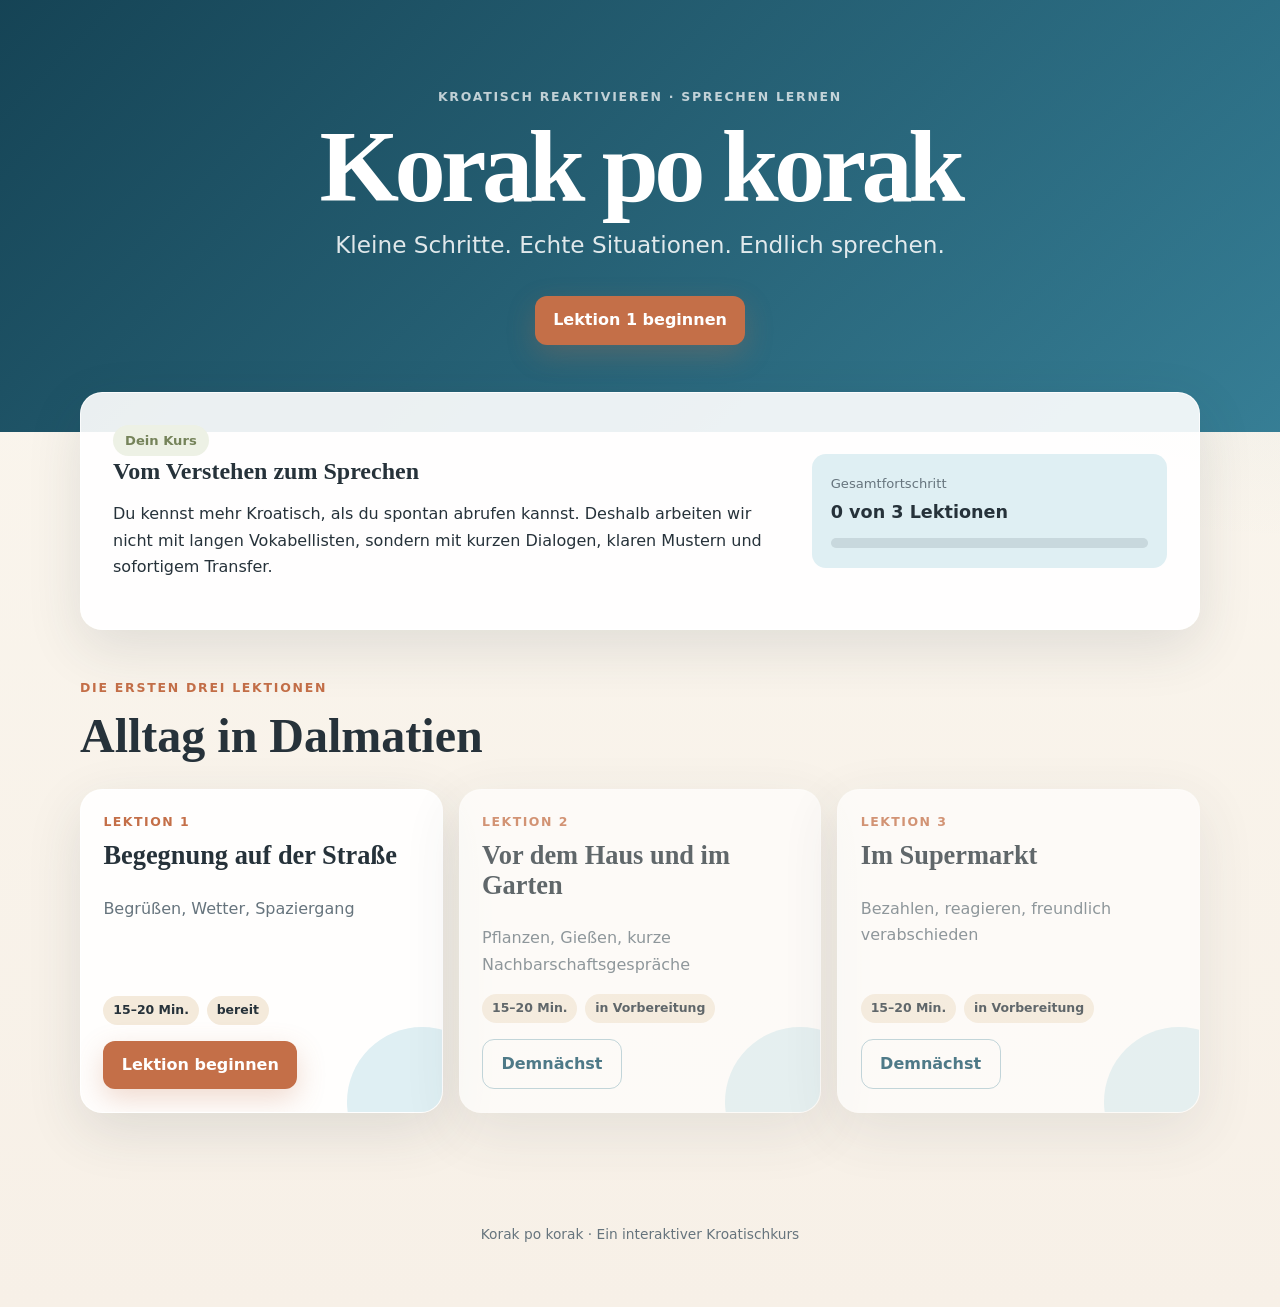
==== index.html @ fc1d5ef5 "Add files via upload" ====
<!DOCTYPE html>
<html lang="de">
<head>
  <meta charset="UTF-8">
  <meta name="viewport" content="width=device-width, initial-scale=1.0">
  <title>Korak po korak – Kroatisch sprechen</title>
  <meta name="description" content="Interaktiver Kroatischkurs für Erwachsene mit passivem Vorwissen.">
  <link rel="stylesheet" href="css/style.css">
</head>
<body>
  <header class="hero">
    <div class="hero__inner">
      <p class="eyebrow">Kroatisch reaktivieren · Sprechen lernen</p>
      <h1>Korak po korak</h1>
      <p class="hero__lead">Kleine Schritte. Echte Situationen. Endlich sprechen.</p>
      <a class="button button--primary" href="lesson.html?id=1">Lektion 1 beginnen</a>
    </div>
  </header>

  <main class="shell">
    <section class="intro card">
      <div>
        <span class="badge">Dein Kurs</span>
        <h2>Vom Verstehen zum Sprechen</h2>
        <p>Du kennst mehr Kroatisch, als du spontan abrufen kannst. Deshalb arbeiten wir nicht mit langen Vokabellisten, sondern mit kurzen Dialogen, klaren Mustern und sofortigem Transfer.</p>
      </div>
      <div class="progress-card">
        <span>Gesamtfortschritt</span>
        <strong id="courseProgressText">0 von 3 Lektionen</strong>
        <div class="progress"><div id="courseProgressBar" class="progress__fill"></div></div>
      </div>
    </section>

    <section>
      <div class="section-heading">
        <div>
          <p class="eyebrow eyebrow--dark">Die ersten drei Lektionen</p>
          <h2>Alltag in Dalmatien</h2>
        </div>
      </div>
      <div id="lessonGrid" class="lesson-grid" aria-live="polite"></div>
    </section>
  </main>

  <footer class="footer">
    <p>Korak po korak · Ein interaktiver Kroatischkurs</p>
  </footer>

  <script src="js/app.js"></script>
</body>
</html>
---- css/style.css ----
:root {
  --ink: #26323a;
  --muted: #66747d;
  --paper: #fffdf8;
  --sand: #f4eadb;
  --sand-dark: #e7d5bc;
  --adriatic: #176b87;
  --adriatic-dark: #0e4c63;
  --adriatic-soft: #dfeff3;
  --olive: #75835a;
  --olive-soft: #edf1e5;
  --terracotta: #c46f48;
  --terracotta-soft: #f7e7df;
  --success: #2d7b57;
  --danger: #a94438;
  --white: #ffffff;
  --shadow: 0 18px 55px rgba(45, 61, 68, 0.12);
  --radius: 22px;
  --radius-small: 14px;
}

* { box-sizing: border-box; }

html { scroll-behavior: smooth; }

body {
  margin: 0;
  font-family: Inter, ui-sans-serif, system-ui, -apple-system, BlinkMacSystemFont, "Segoe UI", sans-serif;
  color: var(--ink);
  background:
    radial-gradient(circle at top right, rgba(23, 107, 135, .10), transparent 34rem),
    linear-gradient(180deg, #fbf7ef 0%, #f7f0e7 100%);
  line-height: 1.65;
}

button, input, textarea { font: inherit; }

a { color: inherit; }

.hero {
  min-height: 48vh;
  display: grid;
  place-items: center;
  padding: 5rem 1.25rem;
  color: var(--white);
  background:
    linear-gradient(135deg, rgba(9, 58, 77, .95), rgba(23, 107, 135, .86)),
    radial-gradient(circle at 80% 20%, rgba(255,255,255,.18), transparent 18rem);
}

.hero__inner {
  width: min(820px, 100%);
  text-align: center;
}

.hero h1 {
  margin: .15rem 0 .5rem;
  font-family: Georgia, "Times New Roman", serif;
  font-size: clamp(3rem, 8vw, 6.5rem);
  line-height: .98;
  letter-spacing: -.045em;
}

.hero__lead {
  max-width: 620px;
  margin: 0 auto 2rem;
  font-size: clamp(1.1rem, 2.6vw, 1.45rem);
  color: rgba(255,255,255,.86);
}

.eyebrow {
  margin: 0 0 .6rem;
  font-size: .78rem;
  font-weight: 800;
  letter-spacing: .14em;
  text-transform: uppercase;
  color: rgba(255,255,255,.72);
}

.eyebrow--dark { color: var(--terracotta); }

.shell {
  width: min(1120px, calc(100% - 2rem));
  margin: 0 auto;
  padding: 2rem 0 4rem;
}

.shell--lesson { width: min(900px, calc(100% - 2rem)); }

.card {
  background: rgba(255,255,255,.91);
  border: 1px solid rgba(255,255,255,.8);
  border-radius: var(--radius);
  box-shadow: var(--shadow);
}

.intro {
  display: grid;
  grid-template-columns: 1.5fr .8fr;
  gap: 2rem;
  padding: 2rem;
  margin-top: -4.5rem;
  position: relative;
}

.intro h2, .section-heading h2, .lesson-hero h1 {
  margin: .1rem 0 .6rem;
  font-family: Georgia, "Times New Roman", serif;
  line-height: 1.15;
}

.badge {
  display: inline-flex;
  padding: .3rem .75rem;
  border-radius: 999px;
  background: var(--olive-soft);
  color: var(--olive);
  font-size: .82rem;
  font-weight: 800;
}

.progress-card {
  align-self: center;
  padding: 1.2rem;
  border-radius: var(--radius-small);
  background: var(--adriatic-soft);
}

.progress-card span, .lesson-progress span {
  display: block;
  color: var(--muted);
  font-size: .82rem;
}

.progress-card strong {
  display: block;
  margin: .2rem 0 .7rem;
  font-size: 1.1rem;
}

.progress {
  height: 10px;
  overflow: hidden;
  border-radius: 999px;
  background: rgba(38,50,58,.12);
}

.progress__fill {
  width: 0;
  height: 100%;
  border-radius: inherit;
  background: linear-gradient(90deg, var(--terracotta), var(--adriatic));
  transition: width .4s ease;
}

.section-heading {
  display: flex;
  justify-content: space-between;
  align-items: end;
  margin: 3rem 0 1rem;
}

.section-heading h2 { font-size: clamp(2rem, 5vw, 3rem); }

.lesson-grid {
  display: grid;
  grid-template-columns: repeat(3, 1fr);
  gap: 1rem;
}

.lesson-card {
  position: relative;
  display: flex;
  min-height: 300px;
  flex-direction: column;
  padding: 1.4rem;
  overflow: hidden;
}

.lesson-card::after {
  content: "";
  position: absolute;
  width: 150px;
  height: 150px;
  right: -55px;
  bottom: -65px;
  border-radius: 50%;
  background: var(--adriatic-soft);
}

.lesson-card__number {
  color: var(--terracotta);
  font-size: .78rem;
  font-weight: 900;
  letter-spacing: .12em;
  text-transform: uppercase;
}

.lesson-card h3 {
  margin: .55rem 0;
  font-family: Georgia, "Times New Roman", serif;
  font-size: 1.65rem;
  line-height: 1.12;
}

.lesson-card p { color: var(--muted); }

.lesson-card__meta {
  display: flex;
  gap: .5rem;
  flex-wrap: wrap;
  margin-top: auto;
  margin-bottom: 1rem;
}

.pill {
  padding: .25rem .62rem;
  border-radius: 999px;
  background: var(--sand);
  font-size: .78rem;
  font-weight: 700;
}

.lesson-card--locked { opacity: .72; }

.button {
  position: relative;
  z-index: 1;
  display: inline-flex;
  width: fit-content;
  align-items: center;
  justify-content: center;
  min-height: 46px;
  padding: .7rem 1.15rem;
  border: 0;
  border-radius: 12px;
  text-decoration: none;
  font-weight: 800;
  cursor: pointer;
}

.button--primary {
  color: white;
  background: var(--terracotta);
  box-shadow: 0 10px 28px rgba(196,111,72,.25);
}

.button--secondary {
  color: var(--adriatic-dark);
  background: var(--adriatic-soft);
}

.button--ghost {
  color: var(--adriatic-dark);
  background: transparent;
  border: 1px solid rgba(23,107,135,.35);
}

.footer {
  padding: 2rem 1rem 3rem;
  text-align: center;
  color: var(--muted);
  font-size: .86rem;
}

.lesson-topbar {
  position: sticky;
  top: 0;
  z-index: 20;
  display: grid;
  grid-template-columns: auto 1fr auto;
  gap: 1rem;
  align-items: center;
  padding: .85rem 1.2rem;
  background: rgba(255,253,248,.92);
  border-bottom: 1px solid rgba(38,50,58,.09);
  backdrop-filter: blur(14px);
}

.back-link { text-decoration: none; font-weight: 800; }

.lesson-topbar__title {
  text-align: center;
  font-size: .84rem;
  color: var(--muted);
}

.lesson-topbar__title strong {
  display: block;
  color: var(--ink);
  font-size: .95rem;
}

.icon-button {
  border: 0;
  border-radius: 10px;
  padding: .55rem .75rem;
  background: var(--sand);
  cursor: pointer;
  font-weight: 700;
}

.lesson-hero {
  display: grid;
  grid-template-columns: 1fr 220px;
  gap: 2rem;
  align-items: end;
  padding: 2rem;
}

.lesson-hero h1 { font-size: clamp(2.1rem, 6vw, 3.8rem); }

.phase-nav {
  display: grid;
  grid-template-columns: repeat(6, 1fr);
  gap: .5rem;
  margin: 1rem 0;
}

.phase-button {
  min-height: 58px;
  padding: .55rem;
  border: 1px solid var(--sand-dark);
  border-radius: 12px;
  background: rgba(255,255,255,.72);
  color: var(--muted);
  cursor: pointer;
  font-size: .78rem;
  font-weight: 800;
}

.phase-button.active {
  color: var(--white);
  background: var(--adriatic);
  border-color: var(--adriatic);
}

.phase-button.done {
  color: var(--success);
  background: var(--olive-soft);
  border-color: #cfd9bd;
}

.phase-card {
  padding: clamp(1.25rem, 4vw, 2.2rem);
  animation: rise .3s ease;
}

.phase-card h2 {
  margin: 0 0 .4rem;
  font-family: Georgia, "Times New Roman", serif;
  font-size: clamp(1.8rem, 5vw, 2.6rem);
}

.lead { color: var(--muted); font-size: 1.05rem; }

.dialogue {
  display: grid;
  gap: .8rem;
  margin: 1.3rem 0;
}

.bubble {
  max-width: 84%;
  padding: 1rem 1.1rem;
  border-radius: 18px 18px 18px 4px;
  background: var(--adriatic-soft);
}

.bubble:nth-child(even) {
  margin-left: auto;
  border-radius: 18px 18px 4px 18px;
  background: var(--terracotta-soft);
}

.bubble__speaker {
  display: block;
  margin-bottom: .25rem;
  color: var(--muted);
  font-size: .75rem;
  font-weight: 900;
  text-transform: uppercase;
  letter-spacing: .08em;
}

.bubble__hr {
  display: block;
  font-size: 1.2rem;
  font-weight: 850;
}

.bubble__de {
  display: block;
  color: var(--muted);
  font-size: .9rem;
}

.speak-button {
  margin-top: .55rem;
  border: 0;
  border-radius: 999px;
  padding: .35rem .65rem;
  background: rgba(255,255,255,.72);
  color: var(--adriatic-dark);
  cursor: pointer;
  font-weight: 800;
}

.vocab-grid {
  display: grid;
  grid-template-columns: repeat(2, 1fr);
  gap: .8rem;
  margin: 1.2rem 0;
}

.vocab-card {
  padding: 1rem;
  border: 1px solid var(--sand-dark);
  border-radius: 15px;
  background: var(--paper);
}

.vocab-card strong {
  display: block;
  color: var(--adriatic-dark);
  font-size: 1.15rem;
}

.pattern-list {
  display: grid;
  gap: .7rem;
  margin: 1.2rem 0;
}

.pattern {
  padding: 1rem;
  border-left: 5px solid var(--terracotta);
  border-radius: 0 14px 14px 0;
  background: var(--terracotta-soft);
}

.choice-list { display: grid; gap: .7rem; margin: 1rem 0; }

.choice {
  width: 100%;
  padding: .9rem 1rem;
  text-align: left;
  border: 1px solid var(--sand-dark);
  border-radius: 12px;
  background: var(--paper);
  cursor: pointer;
  font-weight: 700;
}

.choice.correct { border-color: var(--success); background: var(--olive-soft); color: var(--success); }
.choice.wrong { border-color: var(--danger); background: #fae7e4; color: var(--danger); }

.sentence-builder {
  display: flex;
  flex-wrap: wrap;
  gap: .55rem;
  min-height: 70px;
  margin: 1rem 0;
  padding: .8rem;
  border: 2px dashed var(--sand-dark);
  border-radius: 14px;
}

.token {
  padding: .5rem .75rem;
  border: 1px solid var(--sand-dark);
  border-radius: 10px;
  background: var(--paper);
  cursor: pointer;
  font-weight: 800;
}

.token.used { opacity: .38; }

.response-card {
  padding: 1rem;
  border-radius: 15px;
  background: var(--adriatic-soft);
}

.response-card textarea {
  width: 100%;
  min-height: 110px;
  margin-top: .8rem;
  padding: .9rem;
  border: 1px solid rgba(23,107,135,.25);
  border-radius: 12px;
  background: white;
}

.actions {
  display: flex;
  gap: .7rem;
  justify-content: space-between;
  flex-wrap: wrap;
  margin-top: 1.4rem;
}

.tip {
  margin: 1rem 0;
  padding: .9rem 1rem;
  border-radius: 14px;
  background: var(--olive-soft);
  color: #49533a;
}

.toast {
  position: fixed;
  left: 50%;
  bottom: 1.5rem;
  z-index: 100;
  transform: translate(-50%, 130%);
  padding: .75rem 1rem;
  border-radius: 999px;
  color: white;
  background: var(--ink);
  box-shadow: var(--shadow);
  transition: transform .25s ease;
}

.toast.show { transform: translate(-50%, 0); }

@keyframes rise {
  from { opacity: 0; transform: translateY(8px); }
  to { opacity: 1; transform: translateY(0); }
}

@media (max-width: 820px) {
  .lesson-grid { grid-template-columns: 1fr; }
  .intro, .lesson-hero { grid-template-columns: 1fr; }
  .phase-nav { grid-template-columns: repeat(3, 1fr); }
}

@media (max-width: 560px) {
  .shell { width: min(100% - 1rem, 1120px); }
  .hero { min-height: 42vh; padding: 4rem 1rem; }
  .intro { margin-top: -2.2rem; padding: 1.25rem; }
  .vocab-grid { grid-template-columns: 1fr; }
  .lesson-topbar { grid-template-columns: auto 1fr; }
  .lesson-topbar .icon-button { display: none; }
  .phase-button { font-size: .68rem; }
  .bubble { max-width: 95%; }
}
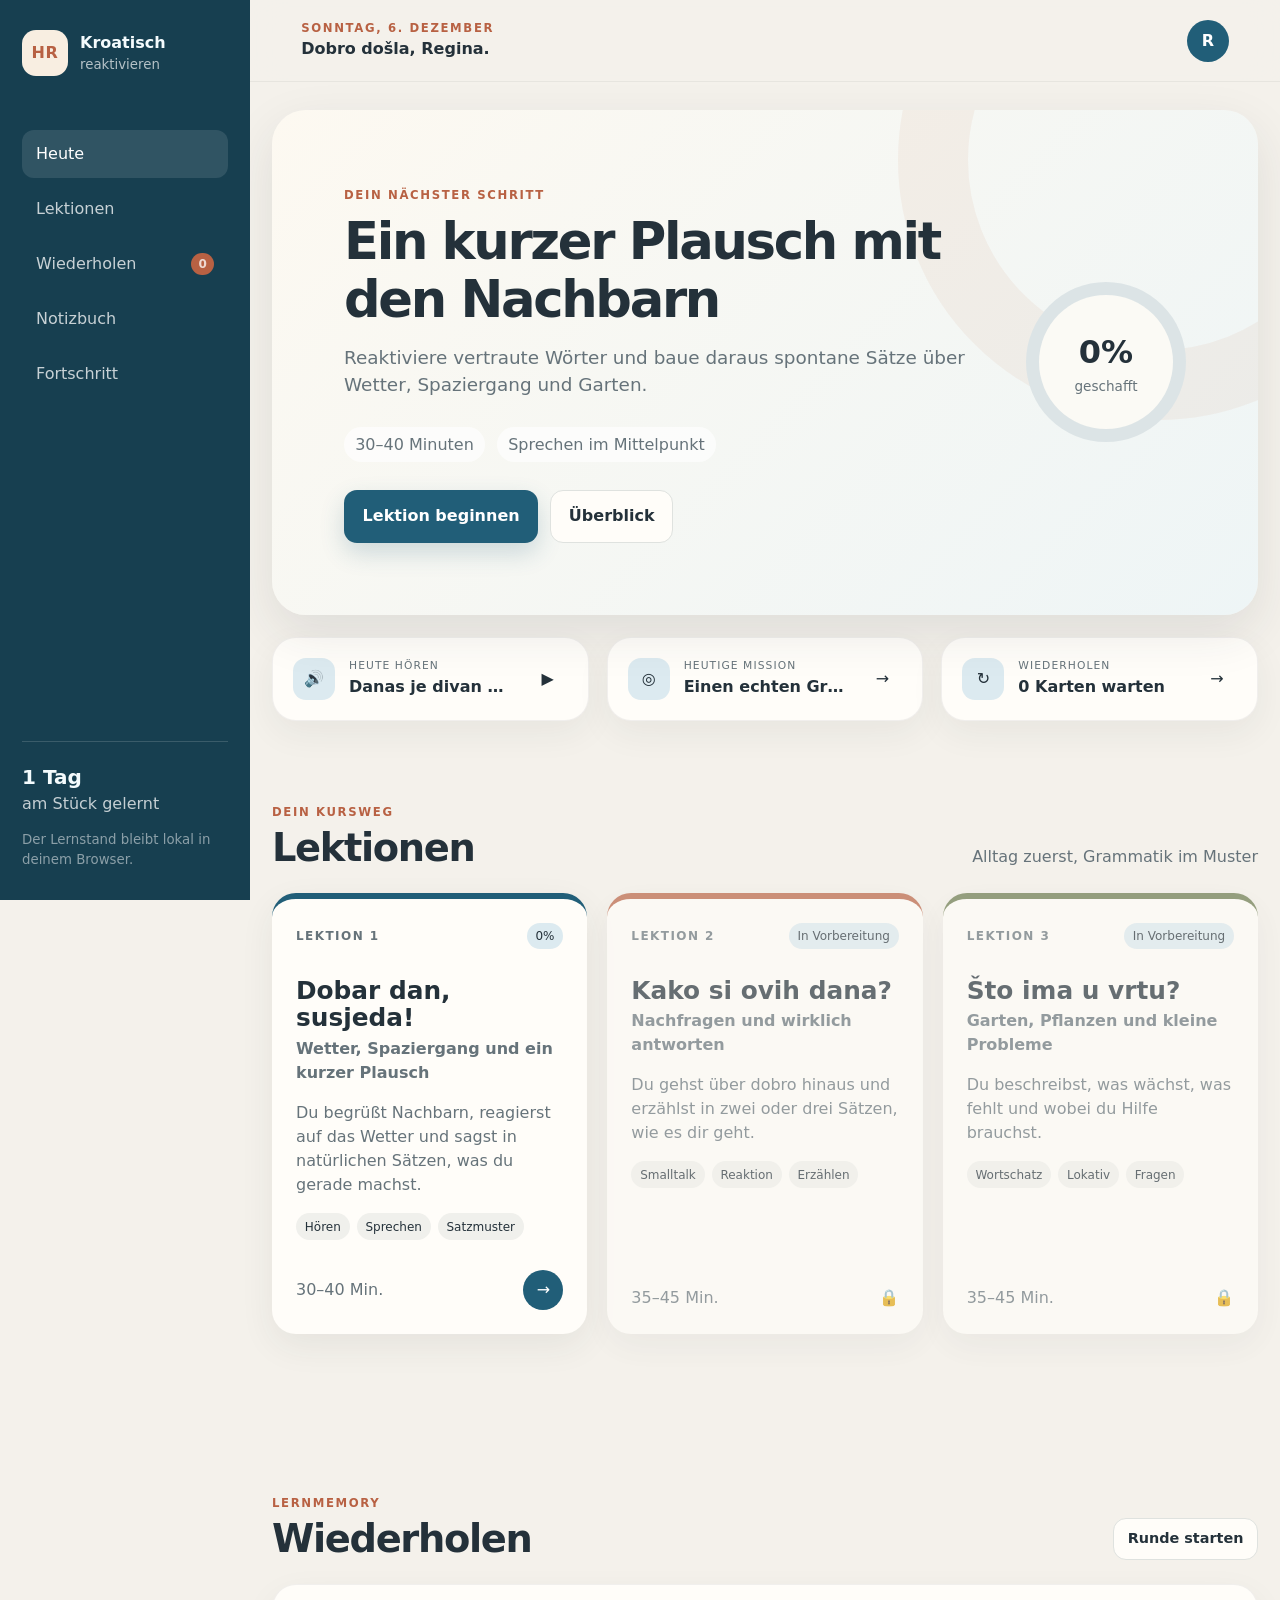
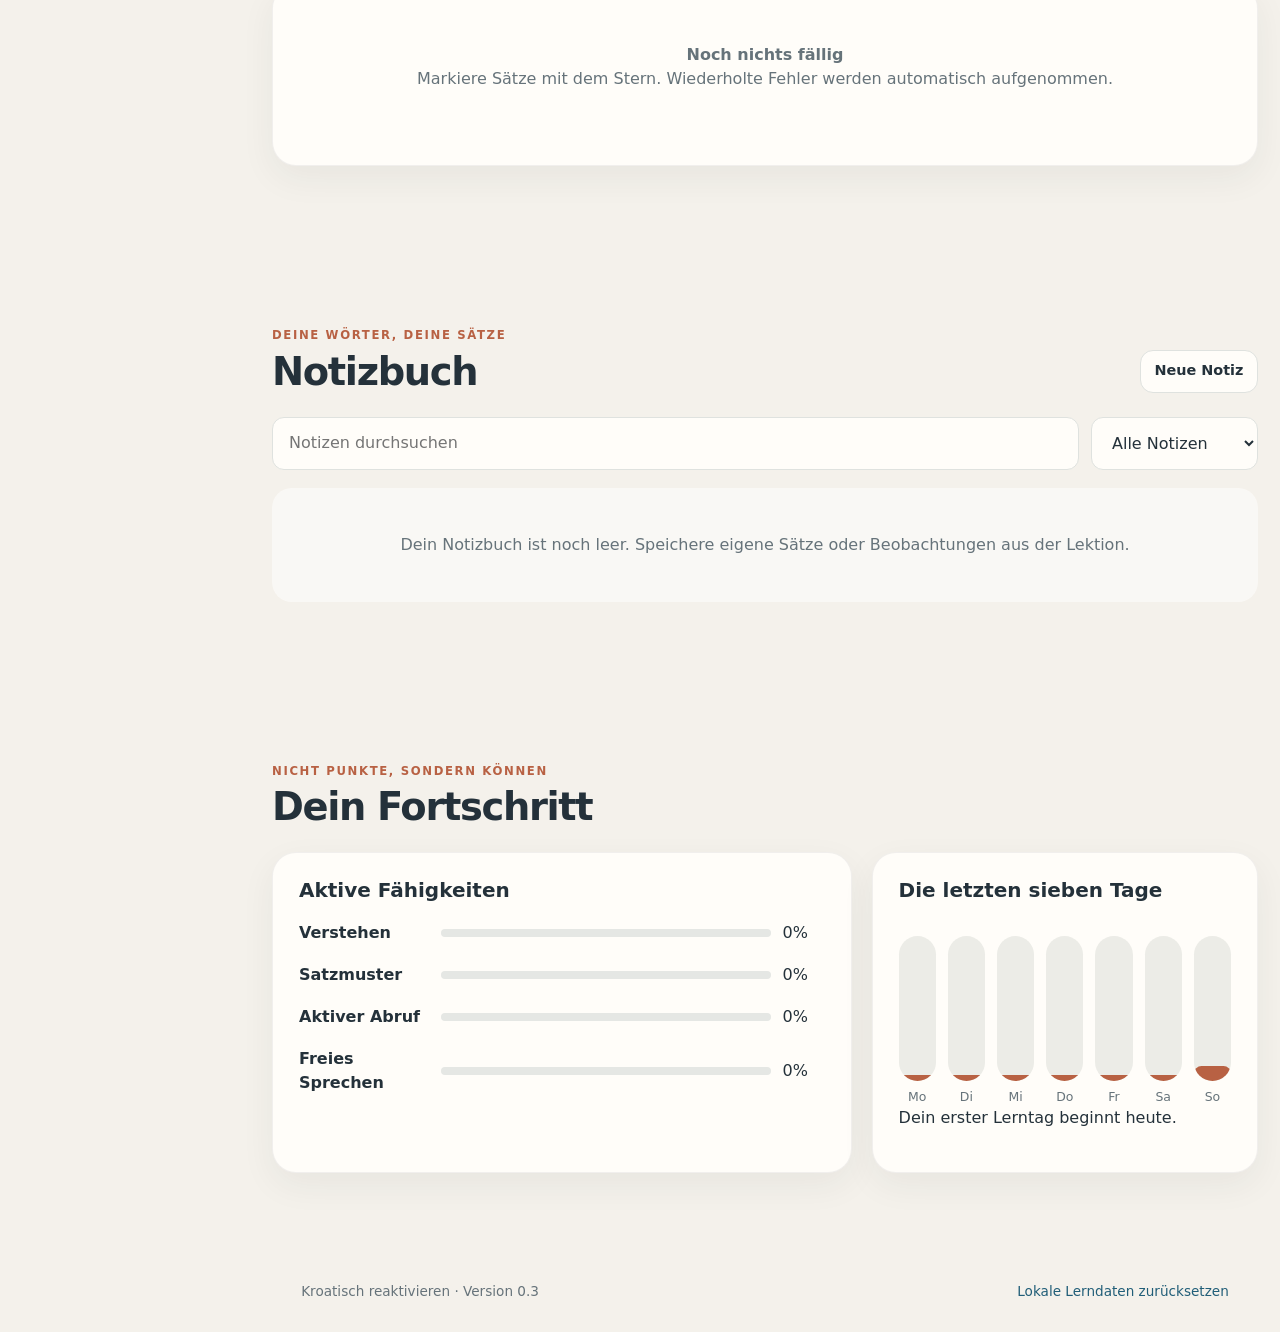
==== commit de63e832: "Add files via upload" ====
--- a/index.html
+++ b/index.html
@@ -1,51 +1,115 @@
-<!DOCTYPE html>
+<!doctype html>
 <html lang="de">
 <head>
-  <meta charset="UTF-8">
-  <meta name="viewport" content="width=device-width, initial-scale=1.0">
-  <title>Korak po korak – Kroatisch sprechen</title>
-  <meta name="description" content="Interaktiver Kroatischkurs für Erwachsene mit passivem Vorwissen.">
+  <meta charset="utf-8">
+  <meta name="viewport" content="width=device-width,initial-scale=1">
+  <meta name="theme-color" content="#215e78">
+  <meta name="description" content="Kroatisch reaktivieren – eine alltagsnahe Lernplattform.">
+  <title>Kroatisch reaktivieren</title>
   <link rel="stylesheet" href="css/style.css">
+  <script src="data/lessons.js" defer></script>
+  <script src="js/app.js" defer></script>
 </head>
-<body>
-  <header class="hero">
-    <div class="hero__inner">
-      <p class="eyebrow">Kroatisch reaktivieren · Sprechen lernen</p>
-      <h1>Korak po korak</h1>
-      <p class="hero__lead">Kleine Schritte. Echte Situationen. Endlich sprechen.</p>
-      <a class="button button--primary" href="lesson.html?id=1">Lektion 1 beginnen</a>
+<body data-page="home">
+  <a class="skip-link" href="#main">Zum Inhalt springen</a>
+  <div class="app-shell">
+    <aside class="sidebar" id="sidebar">
+      <a class="brand" href="index.html"><span class="brand-mark">HR</span><span><strong>Kroatisch</strong><small>reaktivieren</small></span></a>
+      <nav>
+        <a class="nav-link active" href="#heute">Heute</a>
+        <a class="nav-link" href="#lektionen">Lektionen</a>
+        <a class="nav-link" href="#wiederholen">Wiederholen <b id="review-badge">0</b></a>
+        <a class="nav-link" href="#notizbuch">Notizbuch</a>
+        <a class="nav-link" href="#fortschritt">Fortschritt</a>
+      </nav>
+      <div class="sidebar-foot">
+        <strong id="streak">0 Tage</strong>
+        <span>am Stück gelernt</span>
+        <small>Der Lernstand bleibt lokal in deinem Browser.</small>
+      </div>
+    </aside>
+
+    <div class="main-frame">
+      <header class="topbar">
+        <button class="icon-btn mobile-only" id="menu-button" aria-label="Navigation öffnen">☰</button>
+        <div><span class="eyebrow" id="date-label">Heute</span><strong id="welcome">Dobro došla, Regina.</strong></div>
+        <button class="avatar" id="profile-button" aria-label="Profil öffnen">R</button>
+      </header>
+
+      <main id="main">
+        <section id="heute" class="section hero">
+          <div class="hero-copy">
+            <span class="kicker">Dein nächster Schritt</span>
+            <h1>Ein kurzer Plausch mit den Nachbarn</h1>
+            <p>Reaktiviere vertraute Wörter und baue daraus spontane Sätze über Wetter, Spaziergang und Garten.</p>
+            <div class="meta-row"><span>30–40 Minuten</span><span>Sprechen im Mittelpunkt</span></div>
+            <div class="button-row">
+              <a class="button primary" href="lesson.html?id=lekcija-1" id="continue-button">Lektion beginnen</a>
+              <button class="button secondary" id="overview-button">Überblick</button>
+            </div>
+          </div>
+          <div class="progress-ring" id="progress-ring"><div><strong id="progress-number">0%</strong><span>geschafft</span></div></div>
+        </section>
+
+        <section class="quick-grid" aria-label="Tagesübersicht">
+          <article class="quick-card"><span class="quick-icon">🔊</span><div><small>Heute hören</small><strong>Danas je divan dan, zar ne?</strong></div><button class="icon-btn" data-speak="Danas je divan dan, zar ne?" aria-label="Satz anhören">▶</button></article>
+          <article class="quick-card"><span class="quick-icon">◎</span><div><small>Heutige Mission</small><strong>Einen echten Grußsatz laut sprechen</strong></div><a class="icon-btn" href="lesson.html?id=lekcija-1#mission" aria-label="Zur Mission">→</a></article>
+          <article class="quick-card"><span class="quick-icon">↻</span><div><small>Wiederholen</small><strong><span id="review-quick">0</span> Karten warten</strong></div><button class="icon-btn" data-action="review" aria-label="Wiederholung starten">→</button></article>
+        </section>
+
+        <section id="lektionen" class="section">
+          <div class="section-head"><div><span class="kicker">Dein Kursweg</span><h2>Lektionen</h2></div><span>Alltag zuerst, Grammatik im Muster</span></div>
+          <div class="lesson-grid" id="lesson-grid"></div>
+        </section>
+
+        <section id="wiederholen" class="section">
+          <div class="section-head"><div><span class="kicker">Lernmemory</span><h2>Wiederholen</h2></div><button class="button secondary small" data-action="review">Runde starten</button></div>
+          <div id="review-area" class="surface"></div>
+        </section>
+
+        <section id="notizbuch" class="section">
+          <div class="section-head"><div><span class="kicker">Deine Wörter, deine Sätze</span><h2>Notizbuch</h2></div><button class="button secondary small" id="new-note">Neue Notiz</button></div>
+          <div class="notes-tools"><input type="search" id="notes-search" placeholder="Notizen durchsuchen"><select id="notes-filter"><option value="all">Alle Notizen</option><option value="pinned">Angeheftet</option><option value="lesson">Aus Lektionen</option></select></div>
+          <div class="notes-grid" id="notes-grid"></div>
+        </section>
+
+        <section id="fortschritt" class="section">
+          <div class="section-head"><div><span class="kicker">Nicht Punkte, sondern Können</span><h2>Dein Fortschritt</h2></div></div>
+          <div class="progress-grid">
+            <article class="surface"><h3>Aktive Fähigkeiten</h3><div id="skills"></div></article>
+            <article class="surface"><h3>Die letzten sieben Tage</h3><div class="activity-chart" id="activity-chart"></div><p id="activity-note"></p></article>
+          </div>
+        </section>
+      </main>
+
+      <footer><span>Kroatisch reaktivieren · Version 0.3</span><button class="text-button" id="reset-button">Lokale Lerndaten zurücksetzen</button></footer>
     </div>
-  </header>
+  </div>
 
-  <main class="shell">
-    <section class="intro card">
-      <div>
-        <span class="badge">Dein Kurs</span>
-        <h2>Vom Verstehen zum Sprechen</h2>
-        <p>Du kennst mehr Kroatisch, als du spontan abrufen kannst. Deshalb arbeiten wir nicht mit langen Vokabellisten, sondern mit kurzen Dialogen, klaren Mustern und sofortigem Transfer.</p>
-      </div>
-      <div class="progress-card">
-        <span>Gesamtfortschritt</span>
-        <strong id="courseProgressText">0 von 3 Lektionen</strong>
-        <div class="progress"><div id="courseProgressBar" class="progress__fill"></div></div>
-      </div>
-    </section>
+  <div class="backdrop" id="backdrop"></div>
 
-    <section>
-      <div class="section-heading">
-        <div>
-          <p class="eyebrow eyebrow--dark">Die ersten drei Lektionen</p>
-          <h2>Alltag in Dalmatien</h2>
-        </div>
-      </div>
-      <div id="lessonGrid" class="lesson-grid" aria-live="polite"></div>
-    </section>
-  </main>
+  <dialog id="note-dialog">
+    <form method="dialog" id="note-form" class="dialog-card">
+      <div class="dialog-head"><div><span class="kicker">Notizbuch</span><h2 id="note-heading">Neue Notiz</h2></div><button value="cancel" class="icon-btn" aria-label="Schließen">×</button></div>
+      <input type="hidden" id="note-id">
+      <label>Titel<input id="note-title" maxlength="80" placeholder="Zum Beispiel: Satz für Marija"></label>
+      <label>Notiz<textarea id="note-text" rows="7" maxlength="1200" required placeholder="Wörter, Sätze, Beobachtungen …"></textarea></label>
+      <label class="check"><input id="note-pinned" type="checkbox"> Anheften</label>
+      <div class="button-row right"><button value="cancel" class="button secondary">Abbrechen</button><button type="submit" class="button primary">Speichern</button></div>
+    </form>
+  </dialog>
 
-  <footer class="footer">
-    <p>Korak po korak · Ein interaktiver Kroatischkurs</p>
-  </footer>
+  <dialog id="profile-dialog">
+    <form method="dialog" id="profile-form" class="dialog-card">
+      <div class="dialog-head"><div><span class="kicker">Einstellungen</span><h2>Dein Lernprofil</h2></div><button value="cancel" class="icon-btn" aria-label="Schließen">×</button></div>
+      <label>Name<input id="profile-name" maxlength="40"></label>
+      <label>Tägliches Lernziel<select id="profile-goal"><option value="10">10 Minuten</option><option value="20">20 Minuten</option><option value="30">30 Minuten</option><option value="45">45 Minuten</option><option value="60">60 Minuten</option></select></label>
+      <div class="button-row right"><button value="cancel" class="button secondary">Abbrechen</button><button type="submit" class="button primary">Speichern</button></div>
+    </form>
+  </dialog>
 
-  <script src="js/app.js"></script>
+  <dialog id="overview-dialog"><div class="dialog-card wide"><div class="dialog-head"><div><span class="kicker">Lektion 1</span><h2>Aufbau der Lektion</h2></div><button class="icon-btn" data-close-dialog aria-label="Schließen">×</button></div><ol id="phase-list" class="phase-list"></ol><div class="button-row right"><a href="lesson.html?id=lekcija-1" class="button primary">Lektion öffnen</a></div></div></dialog>
+  <dialog id="review-dialog"><div class="dialog-card review-dialog"><div class="dialog-head"><div><span class="kicker">Wiederholungsrunde</span><h2 id="review-title">Karte</h2></div><button class="icon-btn" data-close-dialog aria-label="Schließen">×</button></div><div id="review-session"></div></div></dialog>
+  <div class="toast" id="toast" aria-live="polite"></div>
 </body>
 </html>
--- a/css/style.css
+++ b/css/style.css
@@ -1,548 +1,16 @@
-:root {
-  --ink: #26323a;
-  --muted: #66747d;
-  --paper: #fffdf8;
-  --sand: #f4eadb;
-  --sand-dark: #e7d5bc;
-  --adriatic: #176b87;
-  --adriatic-dark: #0e4c63;
-  --adriatic-soft: #dfeff3;
-  --olive: #75835a;
-  --olive-soft: #edf1e5;
-  --terracotta: #c46f48;
-  --terracotta-soft: #f7e7df;
-  --success: #2d7b57;
-  --danger: #a94438;
-  --white: #ffffff;
-  --shadow: 0 18px 55px rgba(45, 61, 68, 0.12);
-  --radius: 22px;
-  --radius-small: 14px;
+:root{
+  --bg:#f4f1eb;--paper:#fffdf9;--ink:#24313a;--muted:#66737a;--line:#dfe2df;
+  --blue:#215e78;--blue-soft:#dceaf0;--terracotta:#b86143;--terracotta-soft:#f1ded7;
+  --olive:#68784b;--olive-soft:#e5eadb;--yellow:#d8ad4b;--shadow:0 18px 50px rgba(42,52,58,.10);
+  --radius:24px;--sidebar:250px;--topbar:82px;
 }
-
-* { box-sizing: border-box; }
-
-html { scroll-behavior: smooth; }
-
-body {
-  margin: 0;
-  font-family: Inter, ui-sans-serif, system-ui, -apple-system, BlinkMacSystemFont, "Segoe UI", sans-serif;
-  color: var(--ink);
-  background:
-    radial-gradient(circle at top right, rgba(23, 107, 135, .10), transparent 34rem),
-    linear-gradient(180deg, #fbf7ef 0%, #f7f0e7 100%);
-  line-height: 1.65;
-}
-
-button, input, textarea { font: inherit; }
-
-a { color: inherit; }
-
-.hero {
-  min-height: 48vh;
-  display: grid;
-  place-items: center;
-  padding: 5rem 1.25rem;
-  color: var(--white);
-  background:
-    linear-gradient(135deg, rgba(9, 58, 77, .95), rgba(23, 107, 135, .86)),
-    radial-gradient(circle at 80% 20%, rgba(255,255,255,.18), transparent 18rem);
-}
-
-.hero__inner {
-  width: min(820px, 100%);
-  text-align: center;
-}
-
-.hero h1 {
-  margin: .15rem 0 .5rem;
-  font-family: Georgia, "Times New Roman", serif;
-  font-size: clamp(3rem, 8vw, 6.5rem);
-  line-height: .98;
-  letter-spacing: -.045em;
-}
-
-.hero__lead {
-  max-width: 620px;
-  margin: 0 auto 2rem;
-  font-size: clamp(1.1rem, 2.6vw, 1.45rem);
-  color: rgba(255,255,255,.86);
-}
-
-.eyebrow {
-  margin: 0 0 .6rem;
-  font-size: .78rem;
-  font-weight: 800;
-  letter-spacing: .14em;
-  text-transform: uppercase;
-  color: rgba(255,255,255,.72);
-}
-
-.eyebrow--dark { color: var(--terracotta); }
-
-.shell {
-  width: min(1120px, calc(100% - 2rem));
-  margin: 0 auto;
-  padding: 2rem 0 4rem;
-}
-
-.shell--lesson { width: min(900px, calc(100% - 2rem)); }
-
-.card {
-  background: rgba(255,255,255,.91);
-  border: 1px solid rgba(255,255,255,.8);
-  border-radius: var(--radius);
-  box-shadow: var(--shadow);
-}
-
-.intro {
-  display: grid;
-  grid-template-columns: 1.5fr .8fr;
-  gap: 2rem;
-  padding: 2rem;
-  margin-top: -4.5rem;
-  position: relative;
-}
-
-.intro h2, .section-heading h2, .lesson-hero h1 {
-  margin: .1rem 0 .6rem;
-  font-family: Georgia, "Times New Roman", serif;
-  line-height: 1.15;
-}
-
-.badge {
-  display: inline-flex;
-  padding: .3rem .75rem;
-  border-radius: 999px;
-  background: var(--olive-soft);
-  color: var(--olive);
-  font-size: .82rem;
-  font-weight: 800;
-}
-
-.progress-card {
-  align-self: center;
-  padding: 1.2rem;
-  border-radius: var(--radius-small);
-  background: var(--adriatic-soft);
-}
-
-.progress-card span, .lesson-progress span {
-  display: block;
-  color: var(--muted);
-  font-size: .82rem;
-}
-
-.progress-card strong {
-  display: block;
-  margin: .2rem 0 .7rem;
-  font-size: 1.1rem;
-}
-
-.progress {
-  height: 10px;
-  overflow: hidden;
-  border-radius: 999px;
-  background: rgba(38,50,58,.12);
-}
-
-.progress__fill {
-  width: 0;
-  height: 100%;
-  border-radius: inherit;
-  background: linear-gradient(90deg, var(--terracotta), var(--adriatic));
-  transition: width .4s ease;
-}
-
-.section-heading {
-  display: flex;
-  justify-content: space-between;
-  align-items: end;
-  margin: 3rem 0 1rem;
-}
-
-.section-heading h2 { font-size: clamp(2rem, 5vw, 3rem); }
-
-.lesson-grid {
-  display: grid;
-  grid-template-columns: repeat(3, 1fr);
-  gap: 1rem;
-}
-
-.lesson-card {
-  position: relative;
-  display: flex;
-  min-height: 300px;
-  flex-direction: column;
-  padding: 1.4rem;
-  overflow: hidden;
-}
-
-.lesson-card::after {
-  content: "";
-  position: absolute;
-  width: 150px;
-  height: 150px;
-  right: -55px;
-  bottom: -65px;
-  border-radius: 50%;
-  background: var(--adriatic-soft);
-}
-
-.lesson-card__number {
-  color: var(--terracotta);
-  font-size: .78rem;
-  font-weight: 900;
-  letter-spacing: .12em;
-  text-transform: uppercase;
-}
-
-.lesson-card h3 {
-  margin: .55rem 0;
-  font-family: Georgia, "Times New Roman", serif;
-  font-size: 1.65rem;
-  line-height: 1.12;
-}
-
-.lesson-card p { color: var(--muted); }
-
-.lesson-card__meta {
-  display: flex;
-  gap: .5rem;
-  flex-wrap: wrap;
-  margin-top: auto;
-  margin-bottom: 1rem;
-}
-
-.pill {
-  padding: .25rem .62rem;
-  border-radius: 999px;
-  background: var(--sand);
-  font-size: .78rem;
-  font-weight: 700;
-}
-
-.lesson-card--locked { opacity: .72; }
-
-.button {
-  position: relative;
-  z-index: 1;
-  display: inline-flex;
-  width: fit-content;
-  align-items: center;
-  justify-content: center;
-  min-height: 46px;
-  padding: .7rem 1.15rem;
-  border: 0;
-  border-radius: 12px;
-  text-decoration: none;
-  font-weight: 800;
-  cursor: pointer;
-}
-
-.button--primary {
-  color: white;
-  background: var(--terracotta);
-  box-shadow: 0 10px 28px rgba(196,111,72,.25);
-}
-
-.button--secondary {
-  color: var(--adriatic-dark);
-  background: var(--adriatic-soft);
-}
-
-.button--ghost {
-  color: var(--adriatic-dark);
-  background: transparent;
-  border: 1px solid rgba(23,107,135,.35);
-}
-
-.footer {
-  padding: 2rem 1rem 3rem;
-  text-align: center;
-  color: var(--muted);
-  font-size: .86rem;
-}
-
-.lesson-topbar {
-  position: sticky;
-  top: 0;
-  z-index: 20;
-  display: grid;
-  grid-template-columns: auto 1fr auto;
-  gap: 1rem;
-  align-items: center;
-  padding: .85rem 1.2rem;
-  background: rgba(255,253,248,.92);
-  border-bottom: 1px solid rgba(38,50,58,.09);
-  backdrop-filter: blur(14px);
-}
-
-.back-link { text-decoration: none; font-weight: 800; }
-
-.lesson-topbar__title {
-  text-align: center;
-  font-size: .84rem;
-  color: var(--muted);
-}
-
-.lesson-topbar__title strong {
-  display: block;
-  color: var(--ink);
-  font-size: .95rem;
-}
-
-.icon-button {
-  border: 0;
-  border-radius: 10px;
-  padding: .55rem .75rem;
-  background: var(--sand);
-  cursor: pointer;
-  font-weight: 700;
-}
-
-.lesson-hero {
-  display: grid;
-  grid-template-columns: 1fr 220px;
-  gap: 2rem;
-  align-items: end;
-  padding: 2rem;
-}
-
-.lesson-hero h1 { font-size: clamp(2.1rem, 6vw, 3.8rem); }
-
-.phase-nav {
-  display: grid;
-  grid-template-columns: repeat(6, 1fr);
-  gap: .5rem;
-  margin: 1rem 0;
-}
-
-.phase-button {
-  min-height: 58px;
-  padding: .55rem;
-  border: 1px solid var(--sand-dark);
-  border-radius: 12px;
-  background: rgba(255,255,255,.72);
-  color: var(--muted);
-  cursor: pointer;
-  font-size: .78rem;
-  font-weight: 800;
-}
-
-.phase-button.active {
-  color: var(--white);
-  background: var(--adriatic);
-  border-color: var(--adriatic);
-}
-
-.phase-button.done {
-  color: var(--success);
-  background: var(--olive-soft);
-  border-color: #cfd9bd;
-}
-
-.phase-card {
-  padding: clamp(1.25rem, 4vw, 2.2rem);
-  animation: rise .3s ease;
-}
-
-.phase-card h2 {
-  margin: 0 0 .4rem;
-  font-family: Georgia, "Times New Roman", serif;
-  font-size: clamp(1.8rem, 5vw, 2.6rem);
-}
-
-.lead { color: var(--muted); font-size: 1.05rem; }
-
-.dialogue {
-  display: grid;
-  gap: .8rem;
-  margin: 1.3rem 0;
-}
-
-.bubble {
-  max-width: 84%;
-  padding: 1rem 1.1rem;
-  border-radius: 18px 18px 18px 4px;
-  background: var(--adriatic-soft);
-}
-
-.bubble:nth-child(even) {
-  margin-left: auto;
-  border-radius: 18px 18px 4px 18px;
-  background: var(--terracotta-soft);
-}
-
-.bubble__speaker {
-  display: block;
-  margin-bottom: .25rem;
-  color: var(--muted);
-  font-size: .75rem;
-  font-weight: 900;
-  text-transform: uppercase;
-  letter-spacing: .08em;
-}
-
-.bubble__hr {
-  display: block;
-  font-size: 1.2rem;
-  font-weight: 850;
-}
-
-.bubble__de {
-  display: block;
-  color: var(--muted);
-  font-size: .9rem;
-}
-
-.speak-button {
-  margin-top: .55rem;
-  border: 0;
-  border-radius: 999px;
-  padding: .35rem .65rem;
-  background: rgba(255,255,255,.72);
-  color: var(--adriatic-dark);
-  cursor: pointer;
-  font-weight: 800;
-}
-
-.vocab-grid {
-  display: grid;
-  grid-template-columns: repeat(2, 1fr);
-  gap: .8rem;
-  margin: 1.2rem 0;
-}
-
-.vocab-card {
-  padding: 1rem;
-  border: 1px solid var(--sand-dark);
-  border-radius: 15px;
-  background: var(--paper);
-}
-
-.vocab-card strong {
-  display: block;
-  color: var(--adriatic-dark);
-  font-size: 1.15rem;
-}
-
-.pattern-list {
-  display: grid;
-  gap: .7rem;
-  margin: 1.2rem 0;
-}
-
-.pattern {
-  padding: 1rem;
-  border-left: 5px solid var(--terracotta);
-  border-radius: 0 14px 14px 0;
-  background: var(--terracotta-soft);
-}
-
-.choice-list { display: grid; gap: .7rem; margin: 1rem 0; }
-
-.choice {
-  width: 100%;
-  padding: .9rem 1rem;
-  text-align: left;
-  border: 1px solid var(--sand-dark);
-  border-radius: 12px;
-  background: var(--paper);
-  cursor: pointer;
-  font-weight: 700;
-}
-
-.choice.correct { border-color: var(--success); background: var(--olive-soft); color: var(--success); }
-.choice.wrong { border-color: var(--danger); background: #fae7e4; color: var(--danger); }
-
-.sentence-builder {
-  display: flex;
-  flex-wrap: wrap;
-  gap: .55rem;
-  min-height: 70px;
-  margin: 1rem 0;
-  padding: .8rem;
-  border: 2px dashed var(--sand-dark);
-  border-radius: 14px;
-}
-
-.token {
-  padding: .5rem .75rem;
-  border: 1px solid var(--sand-dark);
-  border-radius: 10px;
-  background: var(--paper);
-  cursor: pointer;
-  font-weight: 800;
-}
-
-.token.used { opacity: .38; }
-
-.response-card {
-  padding: 1rem;
-  border-radius: 15px;
-  background: var(--adriatic-soft);
-}
-
-.response-card textarea {
-  width: 100%;
-  min-height: 110px;
-  margin-top: .8rem;
-  padding: .9rem;
-  border: 1px solid rgba(23,107,135,.25);
-  border-radius: 12px;
-  background: white;
-}
-
-.actions {
-  display: flex;
-  gap: .7rem;
-  justify-content: space-between;
-  flex-wrap: wrap;
-  margin-top: 1.4rem;
-}
-
-.tip {
-  margin: 1rem 0;
-  padding: .9rem 1rem;
-  border-radius: 14px;
-  background: var(--olive-soft);
-  color: #49533a;
-}
-
-.toast {
-  position: fixed;
-  left: 50%;
-  bottom: 1.5rem;
-  z-index: 100;
-  transform: translate(-50%, 130%);
-  padding: .75rem 1rem;
-  border-radius: 999px;
-  color: white;
-  background: var(--ink);
-  box-shadow: var(--shadow);
-  transition: transform .25s ease;
-}
-
-.toast.show { transform: translate(-50%, 0); }
-
-@keyframes rise {
-  from { opacity: 0; transform: translateY(8px); }
-  to { opacity: 1; transform: translateY(0); }
-}
-
-@media (max-width: 820px) {
-  .lesson-grid { grid-template-columns: 1fr; }
-  .intro, .lesson-hero { grid-template-columns: 1fr; }
-  .phase-nav { grid-template-columns: repeat(3, 1fr); }
-}
-
-@media (max-width: 560px) {
-  .shell { width: min(100% - 1rem, 1120px); }
-  .hero { min-height: 42vh; padding: 4rem 1rem; }
-  .intro { margin-top: -2.2rem; padding: 1.25rem; }
-  .vocab-grid { grid-template-columns: 1fr; }
-  .lesson-topbar { grid-template-columns: auto 1fr; }
-  .lesson-topbar .icon-button { display: none; }
-  .phase-button { font-size: .68rem; }
-  .bubble { max-width: 95%; }
-}
+*{box-sizing:border-box}html{scroll-behavior:smooth}body{margin:0;background:var(--bg);color:var(--ink);font-family:Inter,ui-sans-serif,system-ui,-apple-system,BlinkMacSystemFont,"Segoe UI",sans-serif;line-height:1.5}button,input,textarea,select{font:inherit;color:inherit}button,a{touch-action:manipulation}a{color:inherit;text-decoration:none}button{cursor:pointer}h1,h2,h3,p{margin-top:0}h1,h2,h3{line-height:1.12}h1{font-size:clamp(2rem,4vw,4.4rem);letter-spacing:-.045em}h2{font-size:clamp(1.75rem,3vw,2.7rem);letter-spacing:-.035em}h3{font-size:1.25rem}small,.muted{color:var(--muted)}
+.skip-link{position:fixed;left:12px;top:-100px;background:#fff;padding:.8rem 1rem;z-index:99;border-radius:10px}.skip-link:focus{top:12px}.app-shell{display:grid;grid-template-columns:var(--sidebar) 1fr;min-height:100vh}.sidebar{position:sticky;top:0;height:100vh;padding:30px 22px;background:#173f50;color:#f4fbfd;display:flex;flex-direction:column;z-index:20}.brand{display:flex;align-items:center;gap:12px}.brand-mark{width:46px;height:46px;border-radius:14px;display:grid;place-items:center;background:#f8eee1;color:var(--terracotta);font-weight:900;letter-spacing:.04em}.brand strong,.brand small{display:block}.brand small{color:rgba(255,255,255,.68)}.sidebar nav{display:grid;gap:7px;margin:54px 0}.nav-link{padding:12px 14px;border-radius:12px;color:rgba(255,255,255,.76);display:flex;justify-content:space-between;align-items:center}.nav-link:hover,.nav-link.active{background:rgba(255,255,255,.11);color:#fff}.nav-link b{font-size:.75rem;padding:.1rem .45rem;background:var(--terracotta);border-radius:999px}.sidebar-foot{margin-top:auto;border-top:1px solid rgba(255,255,255,.15);padding-top:20px;display:grid}.sidebar-foot strong{font-size:1.25rem}.sidebar-foot span{color:rgba(255,255,255,.75)}.sidebar-foot small{margin-top:14px;color:rgba(255,255,255,.5)}
+.main-frame{min-width:0}.topbar{height:var(--topbar);padding:0 clamp(20px,4vw,58px);display:flex;align-items:center;justify-content:space-between;background:rgba(244,241,235,.92);backdrop-filter:blur(16px);position:sticky;top:0;z-index:10;border-bottom:1px solid rgba(80,90,95,.08)}.topbar>div{display:grid}.eyebrow,.kicker{font-size:.73rem;text-transform:uppercase;letter-spacing:.14em;color:var(--terracotta);font-weight:800}.avatar,.icon-btn{border:0;background:transparent;display:grid;place-items:center}.avatar{width:42px;height:42px;border-radius:50%;background:var(--blue);color:#fff;font-weight:800}.icon-btn{min-width:40px;height:40px;border-radius:50%}.icon-btn:hover{background:rgba(33,94,120,.09)}main{width:min(1220px,calc(100% - 44px));margin:0 auto}.section{padding:78px 0;scroll-margin-top:var(--topbar)}.hero{margin-top:28px;padding:clamp(28px,6vw,72px);border-radius:34px;background:linear-gradient(135deg,#fdf9f1,#eef5f6);display:grid;grid-template-columns:minmax(0,1fr) auto;gap:55px;align-items:center;box-shadow:var(--shadow);overflow:hidden;position:relative}.hero:after{content:"";position:absolute;width:380px;height:380px;border-radius:50%;right:-160px;top:-210px;border:70px solid rgba(184,97,67,.07)}.hero-copy{position:relative;z-index:1}.hero h1{max-width:820px;margin:.45rem 0 1rem}.hero p{font-size:1.15rem;max-width:740px;color:var(--muted)}.meta-row,.button-row{display:flex;gap:12px;align-items:center;flex-wrap:wrap}.meta-row{margin:28px 0;color:var(--muted)}.meta-row span{padding:.35rem .7rem;background:rgba(255,255,255,.68);border-radius:999px}.button{border:1px solid transparent;border-radius:13px;padding:.82rem 1.1rem;display:inline-flex;align-items:center;justify-content:center;font-weight:750;transition:.2s}.button:hover{transform:translateY(-1px)}.button.primary{background:var(--blue);color:#fff;box-shadow:0 10px 24px rgba(33,94,120,.2)}.button.secondary{background:var(--paper);border-color:var(--line)}.button.success{background:var(--olive);color:#fff}.button.small{padding:.6rem .85rem;font-size:.9rem}.button:disabled{opacity:.45;cursor:not-allowed;transform:none}.progress-ring{--p:0;width:160px;height:160px;border-radius:50%;display:grid;place-items:center;background:conic-gradient(var(--blue) calc(var(--p)*1%),#dce4e6 0);position:relative;z-index:1}.progress-ring:before{content:"";position:absolute;inset:13px;background:#fbfaf5;border-radius:50%}.progress-ring div{position:relative;display:grid;text-align:center}.progress-ring strong{font-size:2rem}.progress-ring span{color:var(--muted);font-size:.85rem}
+.quick-grid{display:grid;grid-template-columns:repeat(3,1fr);gap:18px;margin-top:22px}.quick-card,.surface{background:var(--paper);border:1px solid rgba(75,83,86,.08);border-radius:var(--radius);box-shadow:0 12px 35px rgba(42,52,58,.06)}.quick-card{padding:20px;display:flex;align-items:center;gap:14px}.quick-card>div{display:grid;min-width:0;flex:1}.quick-card small{text-transform:uppercase;letter-spacing:.1em;font-size:.67rem}.quick-card strong{white-space:nowrap;overflow:hidden;text-overflow:ellipsis}.quick-icon{width:42px;height:42px;border-radius:13px;background:var(--blue-soft);display:grid;place-items:center}.section-head{display:flex;justify-content:space-between;align-items:end;gap:20px;margin-bottom:24px}.section-head h2{margin:.2rem 0 0}.section-head>span{color:var(--muted)}.lesson-grid{display:grid;grid-template-columns:repeat(3,1fr);gap:20px}.lesson-card{background:var(--paper);border-radius:var(--radius);padding:24px;min-height:360px;display:flex;flex-direction:column;border-top:6px solid var(--blue);box-shadow:0 12px 35px rgba(42,52,58,.07)}.lesson-card.terracotta{border-top-color:var(--terracotta)}.lesson-card.olive{border-top-color:var(--olive)}.lesson-card.locked{opacity:.68}.lesson-card-top,.lesson-card-foot{display:flex;justify-content:space-between;align-items:center}.lesson-number{font-size:.75rem;text-transform:uppercase;letter-spacing:.12em;font-weight:800;color:var(--muted)}.pill{font-size:.75rem;background:var(--blue-soft);padding:.25rem .55rem;border-radius:999px}.lesson-card h3{font-size:1.55rem;margin:28px 0 5px}.lesson-card p{color:var(--muted)}.tags{display:flex;gap:7px;flex-wrap:wrap}.tags span{font-size:.75rem;padding:.28rem .55rem;border-radius:999px;background:#f0f0ec}.lesson-card-foot{margin-top:auto;padding-top:30px;color:var(--muted)}.circle-link{width:40px;height:40px;border-radius:50%;background:var(--blue);color:#fff;display:grid;place-items:center}.surface{padding:26px}.review-empty{text-align:center;padding:32px;color:var(--muted)}.review-list{display:grid;grid-template-columns:repeat(3,1fr);gap:12px}.review-mini{padding:16px;background:#f5f4ef;border-radius:16px;display:grid;gap:8px}.review-mini small{color:var(--terracotta);font-weight:750}.notes-tools{display:flex;gap:12px;margin-bottom:18px}.notes-tools input,.notes-tools select,label input,label textarea,label select{border:1px solid var(--line);background:var(--paper);border-radius:12px;padding:.85rem 1rem}.notes-tools input{flex:1}.notes-grid{display:grid;grid-template-columns:repeat(3,1fr);gap:16px}.note-card{background:var(--paper);border-radius:20px;padding:20px;border:1px solid var(--line);display:flex;flex-direction:column;min-height:220px}.note-card.pinned{border-color:var(--yellow);box-shadow:inset 0 4px 0 var(--yellow)}.note-card h3{margin:12px 0 8px}.note-card p{color:var(--muted);white-space:pre-wrap}.note-card-foot{margin-top:auto;display:flex;justify-content:space-between;align-items:center}.note-actions{display:flex;gap:8px}.text-button{border:0;background:transparent;color:var(--blue);padding:0}.empty{grid-column:1/-1;text-align:center;padding:45px;background:rgba(255,255,255,.5);border-radius:20px;color:var(--muted)}.progress-grid{display:grid;grid-template-columns:1.2fr .8fr;gap:20px}.skill{display:grid;grid-template-columns:130px 1fr 42px;gap:12px;align-items:center;margin:18px 0}.skill-bar,.bar{height:8px;background:#e5e7e4;border-radius:999px;overflow:hidden}.skill-bar span,.bar span{display:block;height:100%;background:var(--blue);border-radius:inherit}.activity-chart{height:180px;display:flex;align-items:end;gap:12px;margin-top:25px}.activity-day{flex:1;display:grid;gap:7px;text-align:center;color:var(--muted);font-size:.78rem}.activity-stick{height:145px;background:#ecece7;border-radius:999px;display:flex;align-items:end;overflow:hidden}.activity-stick span{width:100%;min-height:4px;background:var(--terracotta);border-radius:999px}footer{padding:30px clamp(20px,4vw,58px);display:flex;justify-content:space-between;color:var(--muted);font-size:.85rem}
+.backdrop{display:none}.mobile-only{display:none}dialog{border:0;padding:0;background:transparent;max-width:none}dialog::backdrop{background:rgba(20,31,38,.56);backdrop-filter:blur(3px)}.dialog-card{width:min(560px,calc(100vw - 28px));max-height:90vh;overflow:auto;background:var(--paper);border-radius:24px;padding:26px;box-shadow:var(--shadow)}.dialog-card.wide{width:min(820px,calc(100vw - 28px))}.dialog-head{display:flex;justify-content:space-between;gap:20px;align-items:start;margin-bottom:22px}.dialog-head h2{font-size:1.8rem;margin:.2rem 0}.dialog-card label{display:grid;gap:7px;font-weight:700;margin:15px 0}.dialog-card .check{display:flex;align-items:center}.right{justify-content:flex-end}.center{justify-content:center}.phase-list{display:grid;gap:10px;padding-left:20px}.phase-list li{padding:12px 14px;background:#f1f2ee;border-radius:12px}.toast{position:fixed;left:50%;bottom:28px;transform:translate(-50%,130px);background:#20313a;color:#fff;border-radius:999px;padding:.75rem 1rem;z-index:100;opacity:0;transition:.25s}.toast.show{transform:translate(-50%,0);opacity:1}
+/* lesson */
+.lesson-topbar{height:74px;background:var(--paper);border-bottom:1px solid var(--line);display:grid;grid-template-columns:260px minmax(220px,520px) 50px;gap:28px;align-items:center;padding:0 26px;position:sticky;top:0;z-index:20}.brand.compact .brand-mark{width:40px;height:40px}.brand.compact small{color:var(--muted)}.top-progress>div:first-child{display:flex;justify-content:space-between;font-size:.82rem}.top-progress .bar{margin-top:8px}.lesson-layout{display:grid;grid-template-columns:280px minmax(0,1fr) 78px;min-height:calc(100vh - 144px)}.lesson-map{background:#173f50;color:#fff;padding:34px 22px;position:sticky;top:74px;height:calc(100vh - 74px);overflow:auto}.lesson-map h1{font-size:1.55rem;margin:8px 0}.lesson-map>p,.lesson-map>small{color:rgba(255,255,255,.65)}.lesson-map>ol{padding:0;list-style:none;margin:28px 0}.map-phase{margin:20px 0}.map-phase>strong{display:block;font-size:.82rem;text-transform:uppercase;letter-spacing:.1em;color:rgba(255,255,255,.65);margin-bottom:7px}.map-step{width:100%;text-align:left;border:0;background:transparent;color:rgba(255,255,255,.72);padding:9px 10px;border-radius:10px}.map-step.current{background:rgba(255,255,255,.12);color:#fff}.map-step.done:before{content:"✓ ";color:#b9d58e}.lesson-main{padding:55px clamp(24px,6vw,90px) 110px;overflow:auto}.lesson-tools{border-left:1px solid var(--line);background:var(--paper);display:grid;align-content:start;gap:10px;padding:22px 10px;position:sticky;top:74px;height:calc(100vh - 74px)}.lesson-tools button{border:0;background:#f0f2ef;border-radius:12px;padding:12px 5px;font-size:.75rem}.lesson-nav{position:fixed;left:280px;right:78px;bottom:0;height:70px;background:rgba(255,253,249,.95);border-top:1px solid var(--line);display:flex;align-items:center;justify-content:space-between;padding:0 32px;z-index:15}.step-head{max-width:820px;margin:0 auto 26px}.step-head h2{margin:.25rem 0 .65rem}.step-head p{font-size:1.08rem;color:var(--muted)}.content-card,.exercise-card,.mission-card{max-width:880px;margin:0 auto;background:var(--paper);border:1px solid rgba(70,80,85,.08);border-radius:26px;padding:clamp(20px,4vw,38px);box-shadow:0 12px 40px rgba(42,52,58,.07)}.dialogue-toolbar{display:flex;justify-content:space-between;align-items:center;margin-bottom:24px}.dialogue{display:grid;gap:18px}.dialogue-line{display:flex}.dialogue-line.right{justify-content:flex-end}.bubble{max-width:76%;background:#eef4f5;border-radius:20px;padding:16px 18px;position:relative}.right .bubble{background:#f5e9e3}.bubble strong,.bubble span{display:block}.bubble span{margin-top:5px;color:var(--muted)}.bubble-actions{display:flex;gap:4px;position:absolute;right:8px;top:8px}.favorite{border:0;background:transparent;font-size:1.1rem;color:#9aa2a5}.favorite.active{color:var(--yellow)}.speaker{font-size:.72rem;color:var(--muted);margin-bottom:5px}.passive-finish{max-width:880px;margin:18px auto;display:flex;justify-content:flex-end;gap:12px}.echo-list{max-width:880px;margin:auto;display:grid;gap:12px}.echo-card{background:var(--paper);border:1px solid var(--line);border-radius:18px;padding:18px;display:grid;grid-template-columns:36px 1fr 44px auto;gap:14px;align-items:center}.echo-card.done{border-color:#a9c48b;background:#f6f9f1}.echo-number{width:32px;height:32px;border-radius:50%;background:var(--blue-soft);display:grid;place-items:center}.echo-text{display:grid}.echo-text span{color:var(--muted)}.speak-check{border:1px solid var(--line);background:#fff;border-radius:10px;padding:.6rem .8rem}.exercise-prompt{padding:16px;background:#f3f4f1;border-radius:16px;margin-bottom:20px}.exercise-prompt small{display:block;text-transform:uppercase;letter-spacing:.1em}.choice-list{display:grid;gap:10px}.choice{border:1px solid var(--line);background:#fff;border-radius:14px;padding:16px;text-align:left}.choice:hover{border-color:var(--blue)}.choice.correct{background:#edf5e5;border-color:var(--olive)}.choice.wrong{background:#fae8e2;border-color:var(--terracotta)}.feedback{margin-top:16px;padding:14px;border-radius:12px;display:none}.feedback.show{display:block}.feedback.good{background:#edf5e5}.feedback.bad{background:#fae8e2}.matching{display:grid;grid-template-columns:1fr 1fr;gap:20px}.match-column{display:grid;gap:9px}.match-item{border:1px solid var(--line);background:#fff;border-radius:12px;padding:13px}.match-item.selected{outline:3px solid var(--blue-soft);border-color:var(--blue)}.match-item.done{opacity:.4;text-decoration:line-through}.pattern-sentence{display:flex;align-items:center;gap:8px;flex-wrap:wrap;margin-bottom:24px}.pattern-sentence span{font-size:1.35rem;font-weight:800;padding:.55rem .75rem;border-radius:12px;background:var(--blue-soft)}.pattern-sentence span:nth-child(2){background:var(--terracotta-soft)}.pattern-sentence span:nth-child(3){background:var(--olive-soft)}.examples{display:grid;gap:10px}.example{display:flex;justify-content:space-between;gap:16px;border-top:1px solid var(--line);padding-top:13px}.example div:first-child{display:grid}.example span{color:var(--muted)}.grammar-note{margin-top:22px;padding:16px;border-left:4px solid var(--terracotta);background:#fbf4ef}.built-sentence{min-height:70px;border:2px dashed #cfd5d4;border-radius:16px;padding:12px;display:flex;gap:8px;flex-wrap:wrap;margin:18px 0}.token-bank{display:flex;gap:9px;flex-wrap:wrap}.token{border:1px solid var(--line);background:#fff;border-radius:11px;padding:.65rem .8rem}.token:disabled{opacity:.35}.cloze-line{font-size:1.3rem;display:flex;align-items:center;gap:8px;flex-wrap:wrap}.cloze-line input{width:90px;border:0;border-bottom:2px solid var(--blue);background:transparent;text-align:center}.generator-slots{display:grid;grid-template-columns:repeat(3,1fr);gap:12px}.generator-slots label{display:grid;gap:5px}.generator-slots select{padding:.8rem;border:1px solid var(--line);border-radius:12px;background:#fff}.generated{margin:22px 0;padding:22px;background:#edf4f5;border-radius:18px;display:flex;justify-content:space-between;align-items:center;gap:12px}.generated strong{font-size:1.4rem}.free-box textarea{width:100%;border:1px solid var(--line);border-radius:14px;padding:14px}.mission-card{border-top:6px solid var(--terracotta)}.mission-main{padding:22px;background:#f9eee8;border-radius:18px;display:flex;justify-content:space-between;align-items:center;gap:12px}.mission-main strong{font-size:1.4rem}.mission-checks{display:grid;gap:10px;margin-top:22px}.mission-checks label{display:flex;gap:10px;align-items:center;padding:12px;border:1px solid var(--line);border-radius:12px}.achievement-list{padding:0;list-style:none;display:grid;gap:12px}.achievement-list li{padding:13px;background:#f1f5ee;border-radius:12px}.suggestions{margin-top:24px;display:grid;gap:9px}.suggestion{display:flex;justify-content:space-between;align-items:center;padding:12px;border-top:1px solid var(--line)}.vocabulary-grid{display:grid;grid-template-columns:repeat(2,1fr);gap:12px}.vocab-card{padding:16px;background:#f2f4f1;border-radius:15px}.vocab-card strong,.vocab-card span,.vocab-card small{display:block}.vocab-card span{color:var(--terracotta)}.celebration{text-align:center}.completion-mark{width:72px;height:72px;border-radius:50%;background:var(--olive);color:#fff;display:grid;place-items:center;font-size:2rem;margin:0 auto 18px}.finish-stats{display:flex;justify-content:center;gap:25px;margin:24px 0}.finish-stats div{display:grid}.focus-mode .lesson-map,.focus-mode .lesson-tools{display:none}.focus-mode .lesson-layout{grid-template-columns:1fr}.focus-mode .lesson-nav{left:0;right:0}.attention{animation:shake .35s}@keyframes shake{25%{transform:translateX(-5px)}75%{transform:translateX(5px)}}
+@media(max-width:1050px){.lesson-grid,.notes-grid{grid-template-columns:repeat(2,1fr)}.quick-grid{grid-template-columns:1fr}.lesson-layout{grid-template-columns:235px minmax(0,1fr)}.lesson-tools{display:none}.lesson-nav{left:235px;right:0}.lesson-topbar{grid-template-columns:220px 1fr 44px}}
+@media(max-width:780px){:root{--topbar:70px}.app-shell{grid-template-columns:1fr}.sidebar{position:fixed;left:-280px;width:260px;transition:.25s}.sidebar.open{left:0}.backdrop.show{display:block;position:fixed;inset:0;background:rgba(20,31,38,.45);z-index:15}.mobile-only{display:grid}.topbar{padding:0 16px}.hero{grid-template-columns:1fr;padding:30px 22px}.progress-ring{width:125px;height:125px}.lesson-grid,.notes-grid,.progress-grid{grid-template-columns:1fr}.section{padding:58px 0}.section-head{align-items:start;flex-direction:column}.notes-tools{flex-direction:column}footer{flex-direction:column;gap:12px}.lesson-topbar{grid-template-columns:155px 1fr 42px;padding:0 12px;gap:10px}.brand.compact .brand-mark{width:34px;height:34px}.brand.compact strong{font-size:.9rem}.brand.compact small{display:none}.lesson-layout{grid-template-columns:1fr}.lesson-map{position:relative;top:auto;height:auto;padding:18px}.lesson-map>p,.lesson-map>small,.lesson-map>ol{display:none}.lesson-main{padding:32px 15px 96px}.lesson-nav{left:0;right:0;padding:0 14px}.lesson-nav .button{padding:.65rem .75rem}.echo-card{grid-template-columns:34px 1fr 42px}.echo-card .speak-check{grid-column:2/-1}.bubble{max-width:92%}.generator-slots{grid-template-columns:1fr}.matching{gap:10px}.lesson-tools{display:none}}
+@media(max-width:480px){main{width:min(100% - 24px,1220px)}.hero h1{font-size:2.25rem}.quick-card strong{white-space:normal}.lesson-grid{grid-template-columns:1fr}.progress-ring{display:none}.dialog-card{padding:20px}.example{align-items:start}.vocabulary-grid{grid-template-columns:1fr}.lesson-topbar .top-progress span:first-child{display:none}.finish-stats{flex-direction:column;gap:8px}}
